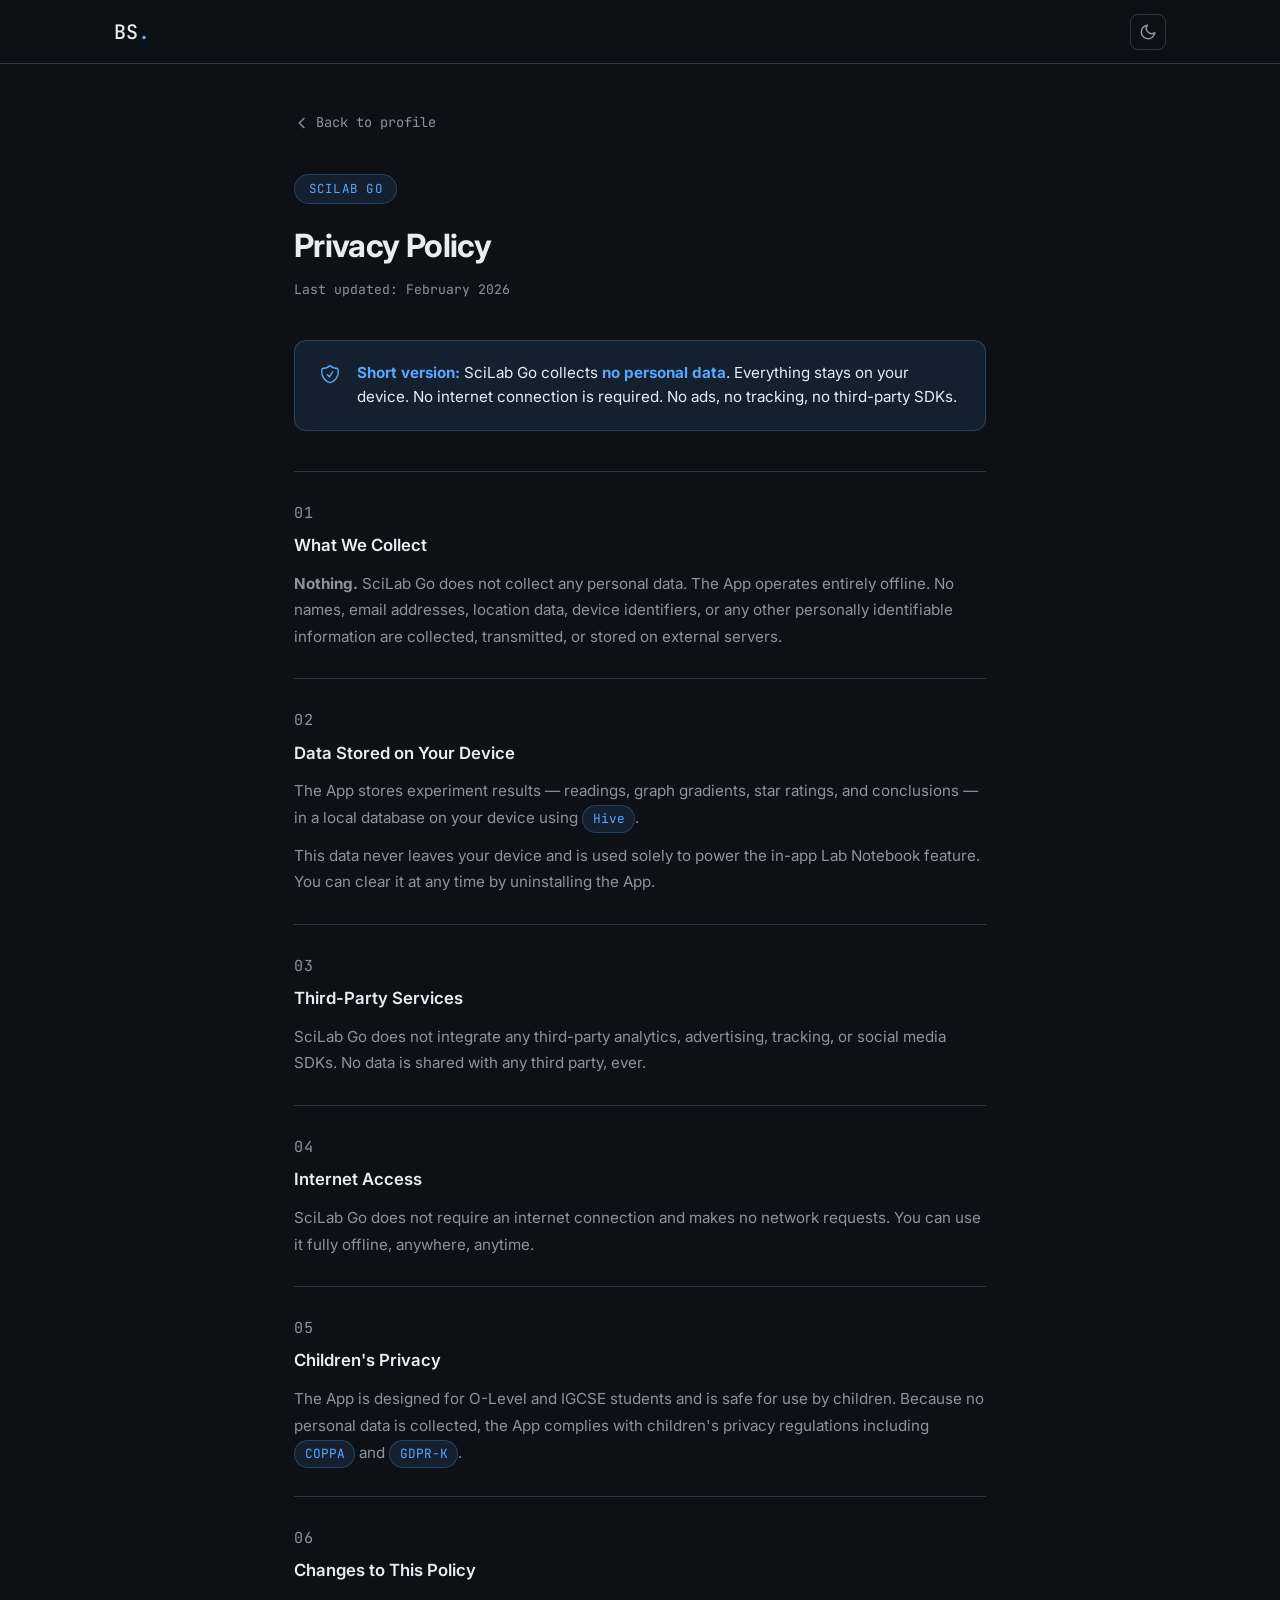
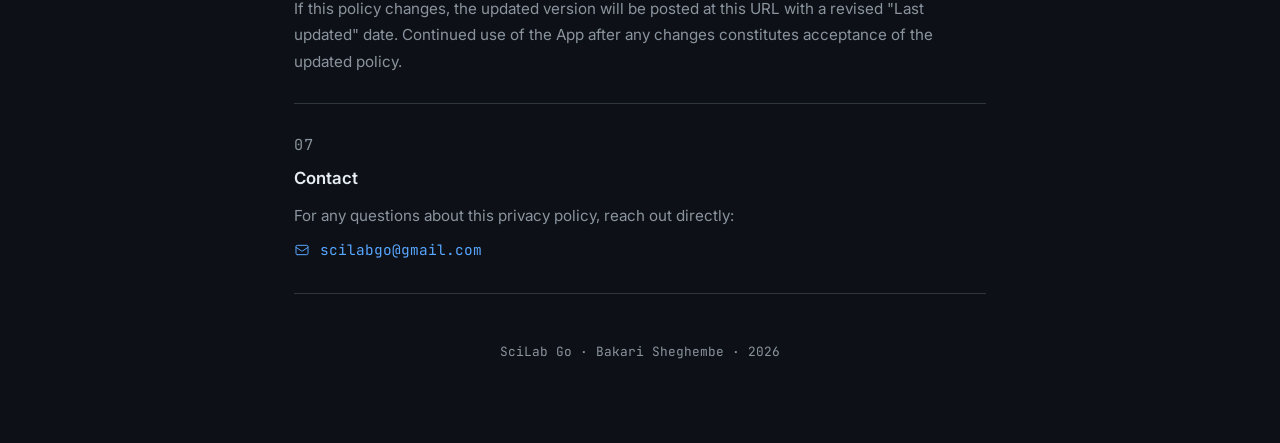
==== privacy_policy.html @ 359c06e2 "Add styled SciLab Go privacy policy page with theme support Co-Authored-By: Claude Sonnet 4.6 <norep" ====
<!DOCTYPE html>
<html lang="en">
<head>
  <meta charset="UTF-8" />
  <meta name="viewport" content="width=device-width, initial-scale=1.0" />
  <title>SciLab Go — Privacy Policy</title>
  <link rel="stylesheet" href="style.css" />
  <link rel="preconnect" href="https://fonts.googleapis.com" />
  <link href="https://fonts.googleapis.com/css2?family=Inter:wght@300;400;500;600;700&family=JetBrains+Mono:wght@400;500&display=swap" rel="stylesheet" />
  <style>
    /* ─── PRIVACY PAGE LAYOUT ───────────────────────────── */
    .pp-wrap {
      max-width: 740px;
      margin: 0 auto;
      padding: calc(var(--nav-h) + 3rem) 1.5rem 5rem;
    }

    /* back link */
    .pp-back {
      display: inline-flex;
      align-items: center;
      gap: 0.4rem;
      font-size: 0.85rem;
      font-family: var(--mono);
      color: var(--muted);
      margin-bottom: 2.5rem;
      transition: color 0.2s;
    }
    .pp-back:hover { color: var(--accent); }
    .pp-back svg { width: 16px; height: 16px; }

    /* header */
    .pp-header { margin-bottom: 2.5rem; }
    .pp-app-label {
      display: inline-block;
      font-family: var(--mono);
      font-size: 0.78rem;
      text-transform: uppercase;
      letter-spacing: 0.1em;
      color: var(--accent);
      background: var(--tag-bg);
      border: 1px solid var(--tag-border);
      border-radius: 20px;
      padding: 0.25rem 0.85rem;
      margin-bottom: 1rem;
    }
    .pp-title {
      font-size: clamp(1.6rem, 4vw, 2rem);
      font-weight: 700;
      letter-spacing: -0.02em;
      margin-bottom: 0.5rem;
    }
    .pp-date {
      font-family: var(--mono);
      font-size: 0.82rem;
      color: var(--muted);
    }

    /* summary banner */
    .pp-summary {
      background: var(--tag-bg);
      border: 1px solid var(--tag-border);
      border-radius: var(--radius-lg);
      padding: 1.25rem 1.5rem;
      margin-bottom: 2.5rem;
      display: flex;
      gap: 1rem;
      align-items: flex-start;
    }
    .pp-summary svg { width: 22px; height: 22px; color: var(--accent); flex-shrink: 0; margin-top: 2px; }
    .pp-summary p { font-size: 0.95rem; color: var(--text); line-height: 1.6; }
    .pp-summary strong { color: var(--accent); }

    /* sections */
    .pp-section {
      border-top: 1px solid var(--border);
      padding: 1.75rem 0;
    }
    .pp-section:last-of-type { border-bottom: 1px solid var(--border); }
    .pp-section-num {
      font-family: var(--mono);
      font-size: 0.75rem;
      color: var(--accent);
      letter-spacing: 0.08em;
      margin-bottom: 0.35rem;
    }
    .pp-section h2 {
      font-size: 1.05rem;
      font-weight: 600;
      margin-bottom: 0.75rem;
    }
    .pp-section p {
      color: var(--muted);
      font-size: 0.95rem;
      line-height: 1.75;
    }
    .pp-section p + p { margin-top: 0.6rem; }

    /* highlight pill inside text */
    .pill {
      display: inline-block;
      background: var(--tag-bg);
      color: var(--accent);
      border: 1px solid var(--tag-border);
      border-radius: 20px;
      font-family: var(--mono);
      font-size: 0.8rem;
      padding: 0.1rem 0.6rem;
    }

    /* contact card */
    .pp-contact {
      display: inline-flex;
      align-items: center;
      gap: 0.6rem;
      margin-top: 0.5rem;
      color: var(--accent);
      font-family: var(--mono);
      font-size: 0.9rem;
      transition: opacity 0.2s;
    }
    .pp-contact:hover { opacity: 0.75; }
    .pp-contact svg { width: 16px; height: 16px; }

    /* footer note */
    .pp-footer-note {
      text-align: center;
      margin-top: 3rem;
      font-size: 0.8rem;
      color: var(--muted);
      font-family: var(--mono);
    }
  </style>
</head>
<body>

  <!-- ─── NAV ─────────────────────────────────────────── -->
  <nav class="nav scrolled" id="nav">
    <div class="nav-inner">
      <a href="index.html" class="nav-logo">BS<span class="accent">.</span></a>
      <ul class="nav-links"></ul>
      <div class="nav-controls">
        <button class="theme-toggle" id="themeToggle" aria-label="Toggle theme">
          <svg class="icon-moon" viewBox="0 0 24 24" fill="none" stroke="currentColor" stroke-width="2"><path stroke-linecap="round" stroke-linejoin="round" d="M21 12.79A9 9 0 1111.21 3 7 7 0 0021 12.79z"/></svg>
          <svg class="icon-sun"  viewBox="0 0 24 24" fill="none" stroke="currentColor" stroke-width="2"><circle cx="12" cy="12" r="5"/><path stroke-linecap="round" d="M12 1v2M12 21v2M4.22 4.22l1.42 1.42M18.36 18.36l1.42 1.42M1 12h2M21 12h2M4.22 19.78l1.42-1.42M18.36 5.64l1.42-1.42"/></svg>
        </button>
      </div>
    </div>
  </nav>

  <!-- ─── CONTENT ──────────────────────────────────────── -->
  <main class="pp-wrap">

    <a href="index.html" class="pp-back">
      <svg viewBox="0 0 24 24" fill="none" stroke="currentColor" stroke-width="2"><path stroke-linecap="round" stroke-linejoin="round" d="M15 19l-7-7 7-7"/></svg>
      Back to profile
    </a>

    <header class="pp-header">
      <span class="pp-app-label">SciLab Go</span>
      <h1 class="pp-title">Privacy Policy</h1>
      <p class="pp-date">Last updated: February 2026</p>
    </header>

    <!-- TL;DR banner -->
    <div class="pp-summary">
      <svg viewBox="0 0 24 24" fill="none" stroke="currentColor" stroke-width="1.5"><path stroke-linecap="round" stroke-linejoin="round" d="M9 12.75L11.25 15 15 9.75m-3-7.036A11.959 11.959 0 013.598 6 11.99 11.99 0 003 9.749c0 5.592 3.824 10.29 9 11.623 5.176-1.332 9-6.03 9-11.622 0-1.31-.21-2.571-.598-3.751h-.152c-3.196 0-6.1-1.248-8.25-3.285z"/></svg>
      <p><strong>Short version:</strong> SciLab Go collects <strong>no personal data</strong>. Everything stays on your device. No internet connection is required. No ads, no tracking, no third-party SDKs.</p>
    </div>

    <!-- Sections -->
    <div class="pp-section">
      <p class="pp-section-num">01</p>
      <h2>What We Collect</h2>
      <p>
        <strong>Nothing.</strong> SciLab Go does not collect any personal data.
        The App operates entirely offline. No names, email addresses, location data,
        device identifiers, or any other personally identifiable information are
        collected, transmitted, or stored on external servers.
      </p>
    </div>

    <div class="pp-section">
      <p class="pp-section-num">02</p>
      <h2>Data Stored on Your Device</h2>
      <p>
        The App stores experiment results — readings, graph gradients, star ratings,
        and conclusions — in a local database on your device using <span class="pill">Hive</span>.
      </p>
      <p>
        This data never leaves your device and is used solely to power the
        in-app Lab Notebook feature. You can clear it at any time by uninstalling the App.
      </p>
    </div>

    <div class="pp-section">
      <p class="pp-section-num">03</p>
      <h2>Third-Party Services</h2>
      <p>
        SciLab Go does not integrate any third-party analytics, advertising, tracking,
        or social media SDKs. No data is shared with any third party, ever.
      </p>
    </div>

    <div class="pp-section">
      <p class="pp-section-num">04</p>
      <h2>Internet Access</h2>
      <p>
        SciLab Go does not require an internet connection and makes no network requests.
        You can use it fully offline, anywhere, anytime.
      </p>
    </div>

    <div class="pp-section">
      <p class="pp-section-num">05</p>
      <h2>Children's Privacy</h2>
      <p>
        The App is designed for O-Level and IGCSE students and is safe for use by children.
        Because no personal data is collected, the App complies with children's privacy
        regulations including <span class="pill">COPPA</span> and <span class="pill">GDPR-K</span>.
      </p>
    </div>

    <div class="pp-section">
      <p class="pp-section-num">06</p>
      <h2>Changes to This Policy</h2>
      <p>
        If this policy changes, the updated version will be posted at this URL with
        a revised "Last updated" date. Continued use of the App after any changes
        constitutes acceptance of the updated policy.
      </p>
    </div>

    <div class="pp-section">
      <p class="pp-section-num">07</p>
      <h2>Contact</h2>
      <p>For any questions about this privacy policy, reach out directly:</p>
      <a href="mailto:scilabgo@gmail.com" class="pp-contact">
        <svg viewBox="0 0 24 24" fill="none" stroke="currentColor" stroke-width="1.5"><path stroke-linecap="round" stroke-linejoin="round" d="M3 8l7.89 5.26a2 2 0 002.22 0L21 8M5 19h14a2 2 0 002-2V7a2 2 0 00-2-2H5a2 2 0 00-2 2v10a2 2 0 002 2z"/></svg>
        scilabgo@gmail.com
      </a>
    </div>

    <p class="pp-footer-note">
      SciLab Go · Bakari Sheghembe · <span id="year"></span>
    </p>

  </main>

  <script>
    // Theme toggle
    const themeToggle = document.getElementById('themeToggle');
    const root = document.documentElement;
    const saved = localStorage.getItem('theme') || 'dark';
    root.setAttribute('data-theme', saved);
    themeToggle.addEventListener('click', () => {
      const next = root.getAttribute('data-theme') === 'dark' ? 'light' : 'dark';
      root.setAttribute('data-theme', next);
      localStorage.setItem('theme', next);
    });

    // Year
    document.getElementById('year').textContent = new Date().getFullYear();
  </script>

</body>
</html>
---- style.css ----
/* ─── TOKENS ─────────────────────────────────────────────── */
:root {
  --bg:             #0d1117;
  --bg-alt:         #161b22;
  --border:         #30363d;
  --accent:         #58a6ff;
  --accent-dim:     #1f6feb;
  --text:           #e6edf3;
  --muted:          #8b949e;
  --card-bg:        #161b22;
  --card-hover:     #1c2128;
  --nav-scrolled-bg:rgba(13,17,23,.85);
  --tag-bg:         rgba(88,166,255,.1);
  --tag-border:     rgba(88,166,255,.25);
  --tag-bg-hover:   rgba(88,166,255,.2);

  --radius: 8px;
  --radius-lg: 12px;
  --font: 'Inter', system-ui, sans-serif;
  --mono: 'JetBrains Mono', 'Fira Code', monospace;

  --nav-h: 64px;
  --section-gap: 6rem;
  --container-w: 1100px;
  --narrow-w: 720px;
}

/* ─── LIGHT THEME ────────────────────────────────────────── */
[data-theme="light"] {
  --bg:             #ffffff;
  --bg-alt:         #f6f8fa;
  --border:         #d0d7de;
  --accent:         #0969da;
  --accent-dim:     #0550ae;
  --text:           #1f2328;
  --muted:          #57606a;
  --card-bg:        #ffffff;
  --card-hover:     #f6f8fa;
  --nav-scrolled-bg:rgba(255,255,255,.90);
  --tag-bg:         rgba(9,105,218,.08);
  --tag-border:     rgba(9,105,218,.25);
  --tag-bg-hover:   rgba(9,105,218,.15);
}

/* ─── THEME TRANSITION ───────────────────────────────────── */
body, .nav, .project-card, .timeline-card, .contact-card, .tag {
  transition: background-color 0.25s ease, border-color 0.25s ease, color 0.25s ease;
}

/* ─── RESET ──────────────────────────────────────────────── */
*, *::before, *::after { box-sizing: border-box; margin: 0; padding: 0; }
html { scroll-behavior: smooth; }
body {
  font-family: var(--font);
  background: var(--bg);
  color: var(--text);
  line-height: 1.6;
  -webkit-font-smoothing: antialiased;
}
a { color: inherit; text-decoration: none; }
img { display: block; max-width: 100%; }
ul { list-style: none; }

/* ─── SCROLLBAR ──────────────────────────────────────────── */
::-webkit-scrollbar { width: 6px; }
::-webkit-scrollbar-track { background: var(--bg); }
::-webkit-scrollbar-thumb { background: var(--border); border-radius: 3px; }

/* ─── NAV ────────────────────────────────────────────────── */
.nav {
  position: fixed;
  top: 0; left: 0; right: 0;
  z-index: 100;
  height: var(--nav-h);
  border-bottom: 1px solid transparent;
  transition: background 0.3s, border-color 0.3s, backdrop-filter 0.3s;
}
.nav.scrolled {
  background: var(--nav-scrolled-bg);
  backdrop-filter: blur(12px);
  border-color: var(--border);
}
.nav-inner {
  max-width: var(--container-w);
  margin: 0 auto;
  padding: 0 1.5rem;
  height: 100%;
  display: flex;
  align-items: center;
  justify-content: space-between;
}
.nav-logo {
  font-family: var(--mono);
  font-size: 1.25rem;
  font-weight: 500;
  color: var(--text);
}
.nav-links {
  display: flex;
  gap: 2rem;
}
.nav-links a {
  font-size: 0.9rem;
  color: var(--muted);
  transition: color 0.2s;
}
.nav-links a:hover { color: var(--accent); }

.nav-controls {
  display: flex;
  align-items: center;
  gap: 0.5rem;
}
.nav-toggle {
  display: none;
  flex-direction: column;
  gap: 5px;
  background: none;
  border: none;
  cursor: pointer;
  padding: 4px;
}
.nav-toggle span {
  display: block;
  width: 22px;
  height: 2px;
  background: var(--text);
  border-radius: 2px;
  transition: transform 0.3s, opacity 0.3s;
}
.theme-toggle {
  display: flex;
  align-items: center;
  justify-content: center;
  width: 36px;
  height: 36px;
  border-radius: var(--radius);
  border: 1px solid var(--border);
  background: none;
  color: var(--muted);
  cursor: pointer;
  transition: color 0.2s, border-color 0.2s, background 0.2s;
  flex-shrink: 0;
}
.theme-toggle:hover { color: var(--accent); border-color: var(--accent); }
.theme-toggle svg { width: 18px; height: 18px; }
.theme-toggle .icon-sun  { display: none; }
.theme-toggle .icon-moon { display: block; }
[data-theme="light"] .theme-toggle .icon-sun  { display: block; }
[data-theme="light"] .theme-toggle .icon-moon { display: none; }

/* ─── HERO ───────────────────────────────────────────────── */
.hero {
  min-height: 100vh;
  display: flex;
  flex-direction: column;
  justify-content: center;
  padding: calc(var(--nav-h) + 3rem) 1.5rem 4rem;
  max-width: var(--container-w);
  margin: 0 auto;
  position: relative;
}
.hero-inner {
  display: flex;
  align-items: center;
  gap: 4rem;
}
.hero-avatar {
  flex-shrink: 0;
  position: relative;
}
.hero-avatar img,
.avatar-fallback {
  width: 160px;
  height: 160px;
  border-radius: 50%;
  border: 3px solid var(--border);
  flex-shrink: 0;
}
.hero-avatar img {
  object-fit: cover;
  display: block;
}
.avatar-fallback {
  display: none;
  align-items: center;
  justify-content: center;
  background: var(--bg-alt);
  font-family: var(--mono);
  font-size: 2rem;
  font-weight: 500;
  color: var(--accent);
}

.hero-greeting {
  font-size: 1rem;
  color: var(--accent);
  font-family: var(--mono);
  margin-bottom: 0.5rem;
}
.hero-name {
  font-size: clamp(2.5rem, 6vw, 4rem);
  font-weight: 700;
  line-height: 1.1;
  letter-spacing: -0.02em;
  margin-bottom: 0.75rem;
}
.hero-title {
  font-family: var(--mono);
  font-size: 1.1rem;
  color: var(--muted);
  min-height: 1.6em;
  margin-bottom: 1.25rem;
}
.type-cursor::after {
  content: '|';
  color: var(--accent);
  animation: blink 1s step-end infinite;
}
@keyframes blink { 0%,100% { opacity: 1 } 50% { opacity: 0 } }

.hero-bio {
  font-size: 1.05rem;
  color: var(--muted);
  max-width: 520px;
  margin-bottom: 2rem;
}
.hero-cta {
  display: flex;
  gap: 1rem;
  flex-wrap: wrap;
}

/* ─── BUTTONS ────────────────────────────────────────────── */
.btn {
  display: inline-flex;
  align-items: center;
  gap: 0.5rem;
  padding: 0.65rem 1.5rem;
  border-radius: var(--radius);
  font-size: 0.9rem;
  font-weight: 500;
  transition: all 0.2s;
  cursor: pointer;
}
.btn-primary {
  background: var(--accent);
  color: #0d1117;
}
.btn-primary:hover { background: #79c0ff; transform: translateY(-1px); }
.btn-outline {
  border: 1px solid var(--border);
  color: var(--text);
}
.btn-outline:hover { border-color: var(--accent); color: var(--accent); transform: translateY(-1px); }

/* ─── SCROLL HINT ────────────────────────────────────────── */
.hero-scroll-hint {
  position: absolute;
  bottom: 2rem;
  left: 50%;
  transform: translateX(-50%);
  display: flex;
  flex-direction: column;
  align-items: center;
  gap: 0.5rem;
  color: var(--muted);
  font-size: 0.7rem;
  font-family: var(--mono);
  letter-spacing: 0.1em;
  text-transform: uppercase;
  animation: fadeInUp 1.5s ease 1s both;
}
.scroll-line {
  width: 1px;
  height: 40px;
  background: linear-gradient(to bottom, var(--muted), transparent);
  animation: scrollDrop 1.5s ease-in-out infinite;
}
@keyframes scrollDrop {
  0% { transform: scaleY(0); transform-origin: top; }
  50% { transform: scaleY(1); transform-origin: top; }
  51% { transform: scaleY(1); transform-origin: bottom; }
  100% { transform: scaleY(0); transform-origin: bottom; }
}

/* ─── ACCENT ─────────────────────────────────────────────── */
.accent { color: var(--accent); }

/* ─── SECTIONS ───────────────────────────────────────────── */
.section { padding: var(--section-gap) 1.5rem; }
.section-alt { background: var(--bg-alt); }
.container { max-width: var(--container-w); margin: 0 auto; }
.container-narrow { max-width: var(--narrow-w); margin: 0 auto; text-align: center; }

.section-title {
  font-size: clamp(1.6rem, 4vw, 2.2rem);
  font-weight: 700;
  letter-spacing: -0.02em;
  margin-bottom: 0.5rem;
}
.section-sub {
  color: var(--muted);
  margin-bottom: 3rem;
}

/* ─── TAGS ───────────────────────────────────────────────── */
.skill-tags { display: flex; flex-wrap: wrap; gap: 0.5rem; }
.tag {
  background: var(--tag-bg);
  color: var(--accent);
  border: 1px solid var(--tag-border);
  border-radius: 20px;
  padding: 0.3rem 0.9rem;
  font-family: var(--mono);
  font-size: 0.85rem;
  transition: background 0.2s, border-color 0.2s;
}
.tag:hover { background: var(--tag-bg-hover); }
.tag-sm { padding: 0.2rem 0.65rem; font-size: 0.78rem; }

/* ─── SKILLS ─────────────────────────────────────────────── */
.skills-core {
  gap: 0.75rem;
}
.skills-core .tag {
  font-size: 0.9rem;
  padding: 0.45rem 1.1rem;
}

/* ─── PROJECTS ───────────────────────────────────────────── */
.projects-grid {
  display: grid;
  grid-template-columns: repeat(auto-fit, minmax(300px, 1fr));
  gap: 1.5rem;
}
.project-card {
  background: var(--card-bg);
  border: 1px solid var(--border);
  border-radius: var(--radius-lg);
  padding: 1.75rem;
  display: flex;
  flex-direction: column;
  transition: transform 0.2s, border-color 0.2s, box-shadow 0.2s;
}
.project-card:hover {
  transform: translateY(-4px);
  border-color: var(--accent-dim);
  box-shadow: 0 8px 30px rgba(88,166,255,.08);
}
.project-card-header {
  display: flex;
  justify-content: space-between;
  align-items: flex-start;
  margin-bottom: 1rem;
}
.project-icon {
  width: 36px;
  height: 36px;
  color: var(--accent);
}
.project-links {
  display: flex;
  gap: 0.75rem;
}
.icon-link {
  color: var(--muted);
  transition: color 0.2s;
}
.icon-link svg { width: 20px; height: 20px; }
.icon-link:hover { color: var(--accent); }

.project-title {
  font-size: 1.1rem;
  font-weight: 600;
  margin-bottom: 0.5rem;
}
.project-desc {
  color: var(--muted);
  font-size: 0.9rem;
  line-height: 1.65;
  flex: 1;
  margin-bottom: 1.25rem;
}
.project-tags { margin-top: auto; }

/* ─── TIMELINE ───────────────────────────────────────────── */
.timeline {
  position: relative;
  padding-left: 2rem;
}
.timeline::before {
  content: '';
  position: absolute;
  left: 0; top: 8px; bottom: 8px;
  width: 2px;
  background: linear-gradient(to bottom, var(--accent-dim), transparent);
}
.timeline-item {
  position: relative;
  padding-bottom: 2.5rem;
}
.timeline-item:last-child { padding-bottom: 0; }
.timeline-dot {
  position: absolute;
  left: -2.45rem;
  top: 8px;
  width: 12px;
  height: 12px;
  border-radius: 50%;
  background: var(--accent);
  border: 2px solid var(--bg);
  box-shadow: 0 0 0 3px rgba(88,166,255,.2);
}
.timeline-card {
  background: var(--card-bg);
  border: 1px solid var(--border);
  border-radius: var(--radius-lg);
  padding: 1.5rem;
  transition: border-color 0.2s;
}
.timeline-card:hover { border-color: var(--accent-dim); }
.timeline-meta {
  display: flex;
  justify-content: space-between;
  align-items: center;
  flex-wrap: wrap;
  gap: 0.25rem;
  margin-bottom: 0.5rem;
}
.timeline-date, .timeline-location {
  font-family: var(--mono);
  font-size: 0.78rem;
  color: var(--accent);
}
.timeline-location { color: var(--muted); }
.timeline-role {
  font-size: 1.05rem;
  font-weight: 600;
  margin-bottom: 0.2rem;
}
.timeline-company {
  color: var(--muted);
  font-size: 0.9rem;
  margin-bottom: 0.75rem;
}
.timeline-bullets {
  list-style: none;
  display: flex;
  flex-direction: column;
  gap: 0.4rem;
}
.timeline-bullets li {
  font-size: 0.9rem;
  color: var(--muted);
  padding-left: 1.1rem;
  position: relative;
}
.timeline-bullets li::before {
  content: '▸';
  position: absolute;
  left: 0;
  color: var(--accent);
}

/* ─── CONTACT ────────────────────────────────────────────── */
.contact-links {
  display: grid;
  grid-template-columns: repeat(auto-fit, minmax(240px, 1fr));
  gap: 1rem;
  margin-top: 2.5rem;
}
.contact-card {
  display: flex;
  align-items: center;
  gap: 0.85rem;
  padding: 1rem 1.25rem;
  background: var(--bg);
  border: 1px solid var(--border);
  border-radius: var(--radius-lg);
  color: var(--muted);
  font-size: 0.9rem;
  transition: all 0.2s;
}
.contact-card svg { width: 22px; height: 22px; flex-shrink: 0; color: var(--accent); }
.contact-card:hover {
  border-color: var(--accent);
  color: var(--text);
  transform: translateY(-2px);
}

/* ─── FOOTER ─────────────────────────────────────────────── */
.footer {
  text-align: center;
  padding: 2rem 1.5rem;
  border-top: 1px solid var(--border);
  color: var(--muted);
  font-size: 0.85rem;
}

/* ─── ANIMATIONS ─────────────────────────────────────────── */
@keyframes fadeInUp {
  from { opacity: 0; transform: translateY(20px); }
  to   { opacity: 1; transform: translateY(0); }
}
.fade-in { opacity: 0; transform: translateY(24px); transition: opacity 0.6s ease, transform 0.6s ease; }
.fade-in.visible { opacity: 1; transform: translateY(0); }

/* ─── RESPONSIVE ─────────────────────────────────────────── */
@media (max-width: 768px) {
  .nav-links { display: none; }
  .nav-links.open {
    display: flex;
    flex-direction: column;
    position: absolute;
    top: var(--nav-h);
    left: 0; right: 0;
    background: var(--bg-alt);
    border-bottom: 1px solid var(--border);
    padding: 1.5rem;
    gap: 1.25rem;
  }
  .nav-toggle { display: flex; }
  .theme-toggle { width: 32px; height: 32px; }

  .hero-inner { flex-direction: column; text-align: center; gap: 2rem; }
  .hero-bio { margin-inline: auto; }
  .hero-cta { justify-content: center; }
  .hero-scroll-hint { display: none; }

  .timeline { padding-left: 1.25rem; }
  .timeline-dot { left: -1.7rem; }

  .contact-links { grid-template-columns: 1fr; }
}
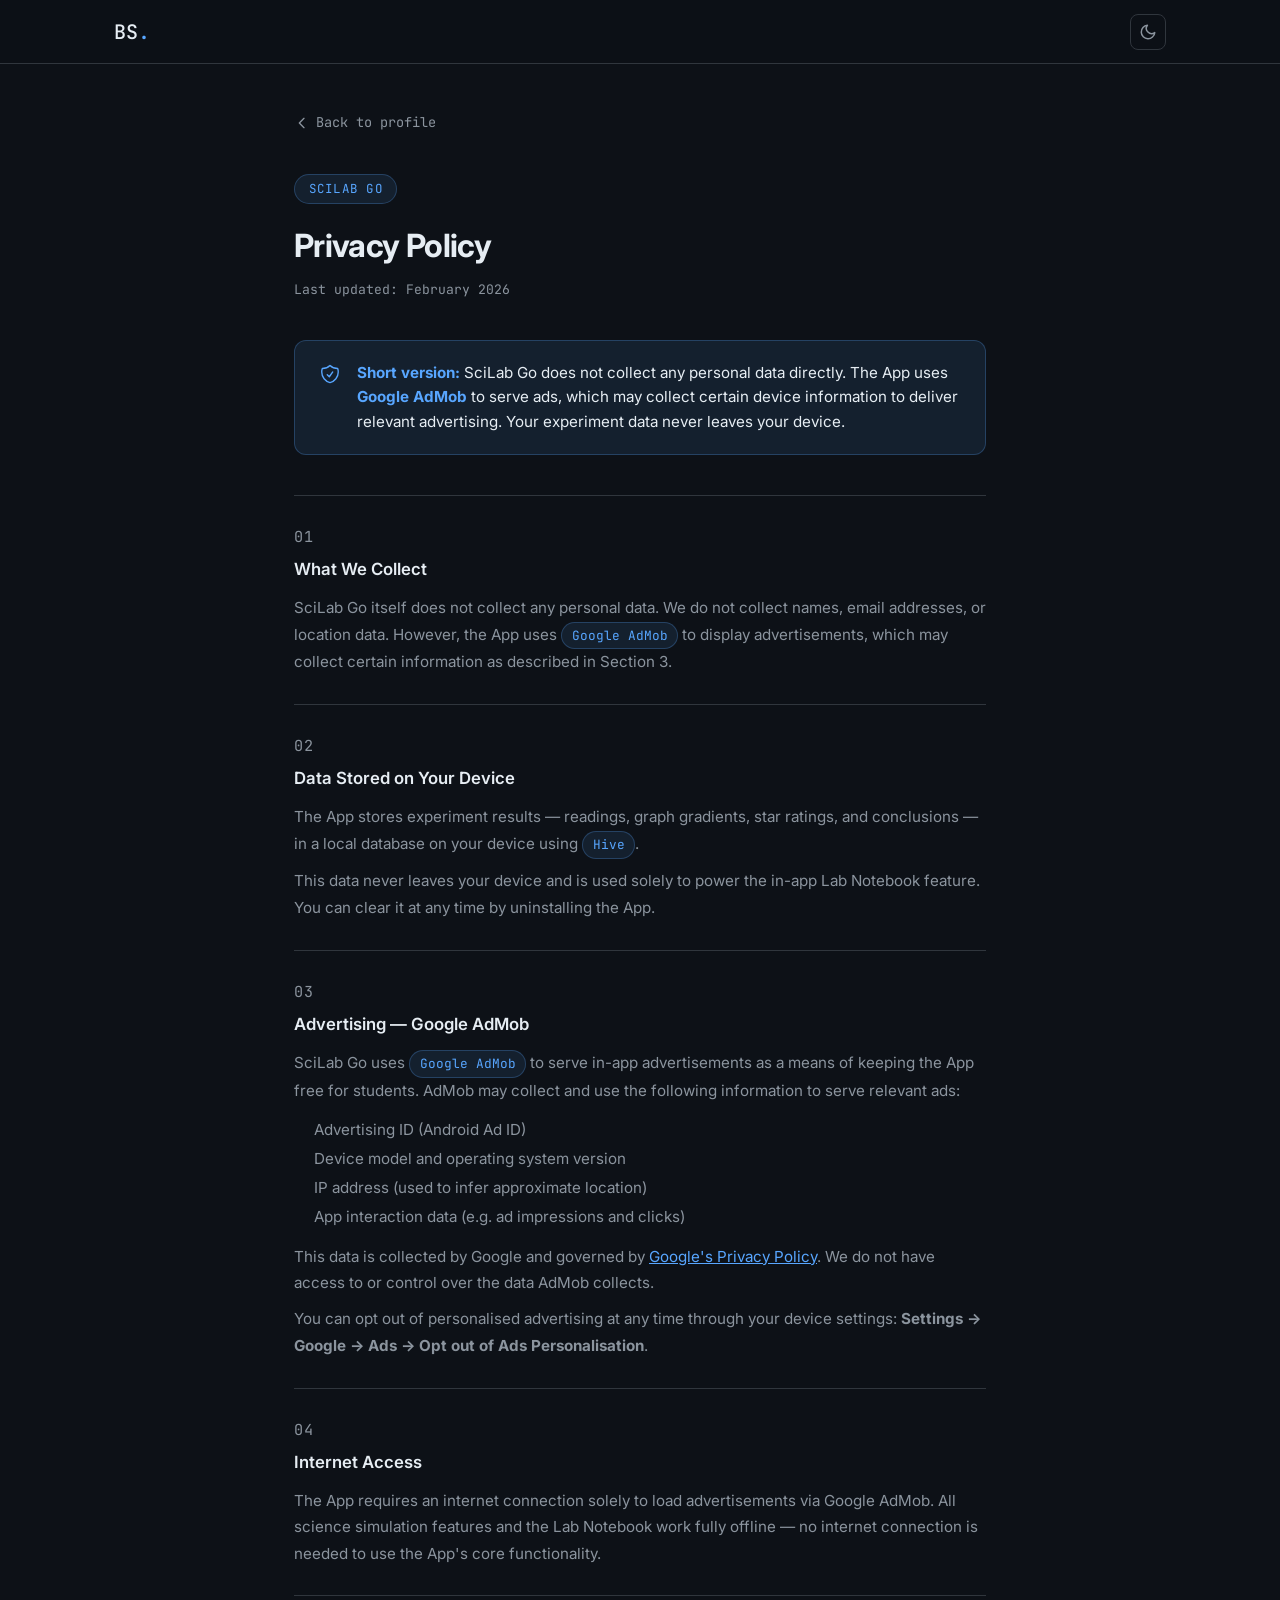
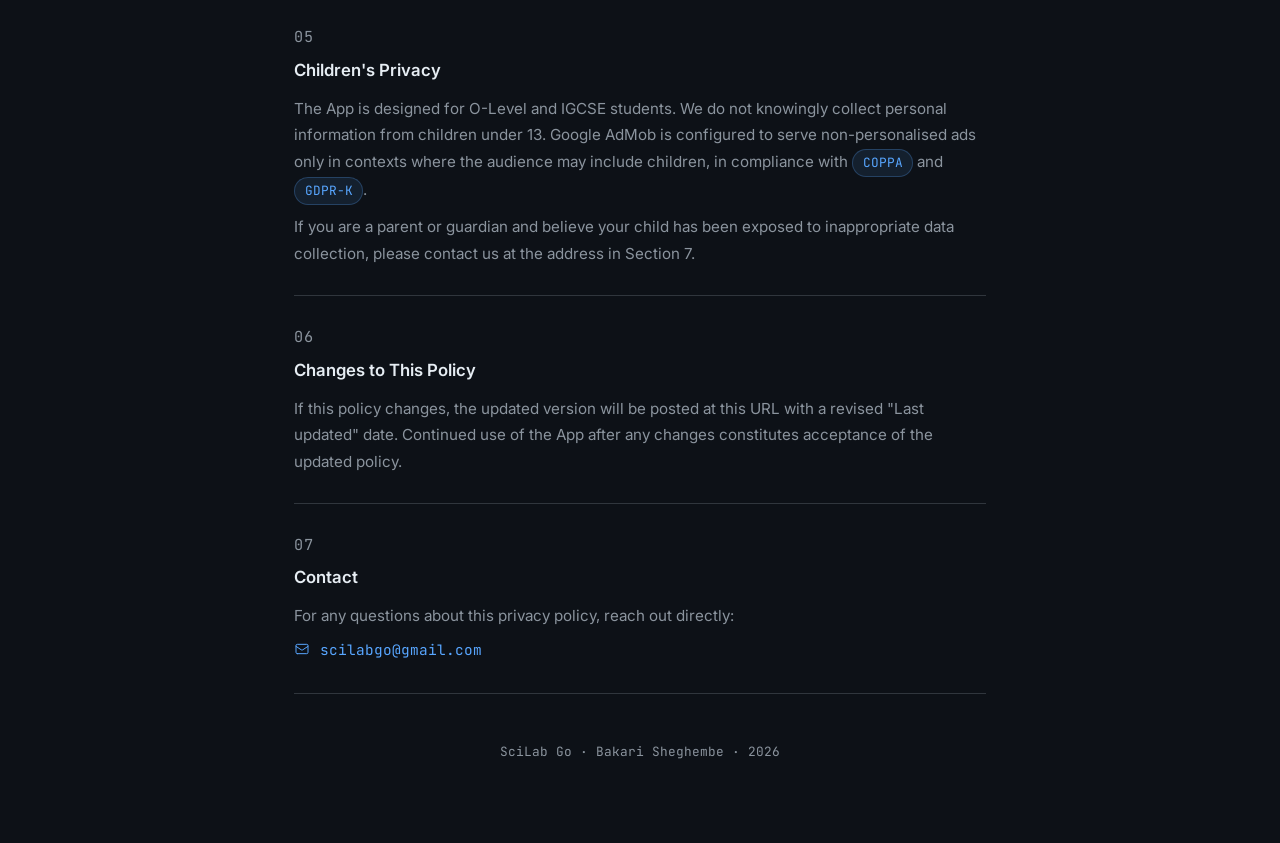
==== commit d610ac84: "policy updates" ====
--- a/privacy_policy.html
+++ b/privacy_policy.html
@@ -165,7 +165,7 @@
     <!-- TL;DR banner -->
     <div class="pp-summary">
       <svg viewBox="0 0 24 24" fill="none" stroke="currentColor" stroke-width="1.5"><path stroke-linecap="round" stroke-linejoin="round" d="M9 12.75L11.25 15 15 9.75m-3-7.036A11.959 11.959 0 013.598 6 11.99 11.99 0 003 9.749c0 5.592 3.824 10.29 9 11.623 5.176-1.332 9-6.03 9-11.622 0-1.31-.21-2.571-.598-3.751h-.152c-3.196 0-6.1-1.248-8.25-3.285z"/></svg>
-      <p><strong>Short version:</strong> SciLab Go collects <strong>no personal data</strong>. Everything stays on your device. No internet connection is required. No ads, no tracking, no third-party SDKs.</p>
+      <p><strong>Short version:</strong> SciLab Go does not collect any personal data directly. The App uses <strong>Google AdMob</strong> to serve ads, which may collect certain device information to deliver relevant advertising. Your experiment data never leaves your device.</p>
     </div>
 
     <!-- Sections -->
@@ -173,10 +173,10 @@
       <p class="pp-section-num">01</p>
       <h2>What We Collect</h2>
       <p>
-        <strong>Nothing.</strong> SciLab Go does not collect any personal data.
-        The App operates entirely offline. No names, email addresses, location data,
-        device identifiers, or any other personally identifiable information are
-        collected, transmitted, or stored on external servers.
+        SciLab Go itself does not collect any personal data. We do not collect names,
+        email addresses, or location data. However, the App uses
+        <span class="pill">Google AdMob</span> to display advertisements, which may
+        collect certain information as described in Section 3.
       </p>
     </div>
 
@@ -195,10 +195,27 @@
 
     <div class="pp-section">
       <p class="pp-section-num">03</p>
-      <h2>Third-Party Services</h2>
-      <p>
-        SciLab Go does not integrate any third-party analytics, advertising, tracking,
-        or social media SDKs. No data is shared with any third party, ever.
+      <h2>Advertising — Google AdMob</h2>
+      <p>
+        SciLab Go uses <span class="pill">Google AdMob</span> to serve in-app advertisements
+        as a means of keeping the App free for students. AdMob may collect and use the
+        following information to serve relevant ads:
+      </p>
+      <ul style="margin: 0.75rem 0 0.75rem 1.25rem; color: var(--muted); font-size: 0.95rem; line-height: 1.9;">
+        <li>Advertising ID (Android Ad ID)</li>
+        <li>Device model and operating system version</li>
+        <li>IP address (used to infer approximate location)</li>
+        <li>App interaction data (e.g. ad impressions and clicks)</li>
+      </ul>
+      <p>
+        This data is collected by Google and governed by
+        <a href="https://policies.google.com/privacy" target="_blank" rel="noopener"
+           style="color: var(--accent); text-decoration: underline;">Google's Privacy Policy</a>.
+        We do not have access to or control over the data AdMob collects.
+      </p>
+      <p>
+        You can opt out of personalised advertising at any time through your device settings:
+        <strong>Settings → Google → Ads → Opt out of Ads Personalisation</strong>.
       </p>
     </div>
 
@@ -206,8 +223,9 @@
       <p class="pp-section-num">04</p>
       <h2>Internet Access</h2>
       <p>
-        SciLab Go does not require an internet connection and makes no network requests.
-        You can use it fully offline, anywhere, anytime.
+        The App requires an internet connection solely to load advertisements via Google AdMob.
+        All science simulation features and the Lab Notebook work fully offline —
+        no internet connection is needed to use the App's core functionality.
       </p>
     </div>
 
@@ -215,9 +233,14 @@
       <p class="pp-section-num">05</p>
       <h2>Children's Privacy</h2>
       <p>
-        The App is designed for O-Level and IGCSE students and is safe for use by children.
-        Because no personal data is collected, the App complies with children's privacy
-        regulations including <span class="pill">COPPA</span> and <span class="pill">GDPR-K</span>.
+        The App is designed for O-Level and IGCSE students. We do not knowingly collect
+        personal information from children under 13. Google AdMob is configured to serve
+        non-personalised ads only in contexts where the audience may include children,
+        in compliance with <span class="pill">COPPA</span> and <span class="pill">GDPR-K</span>.
+      </p>
+      <p>
+        If you are a parent or guardian and believe your child has been exposed to
+        inappropriate data collection, please contact us at the address in Section 7.
       </p>
     </div>
 
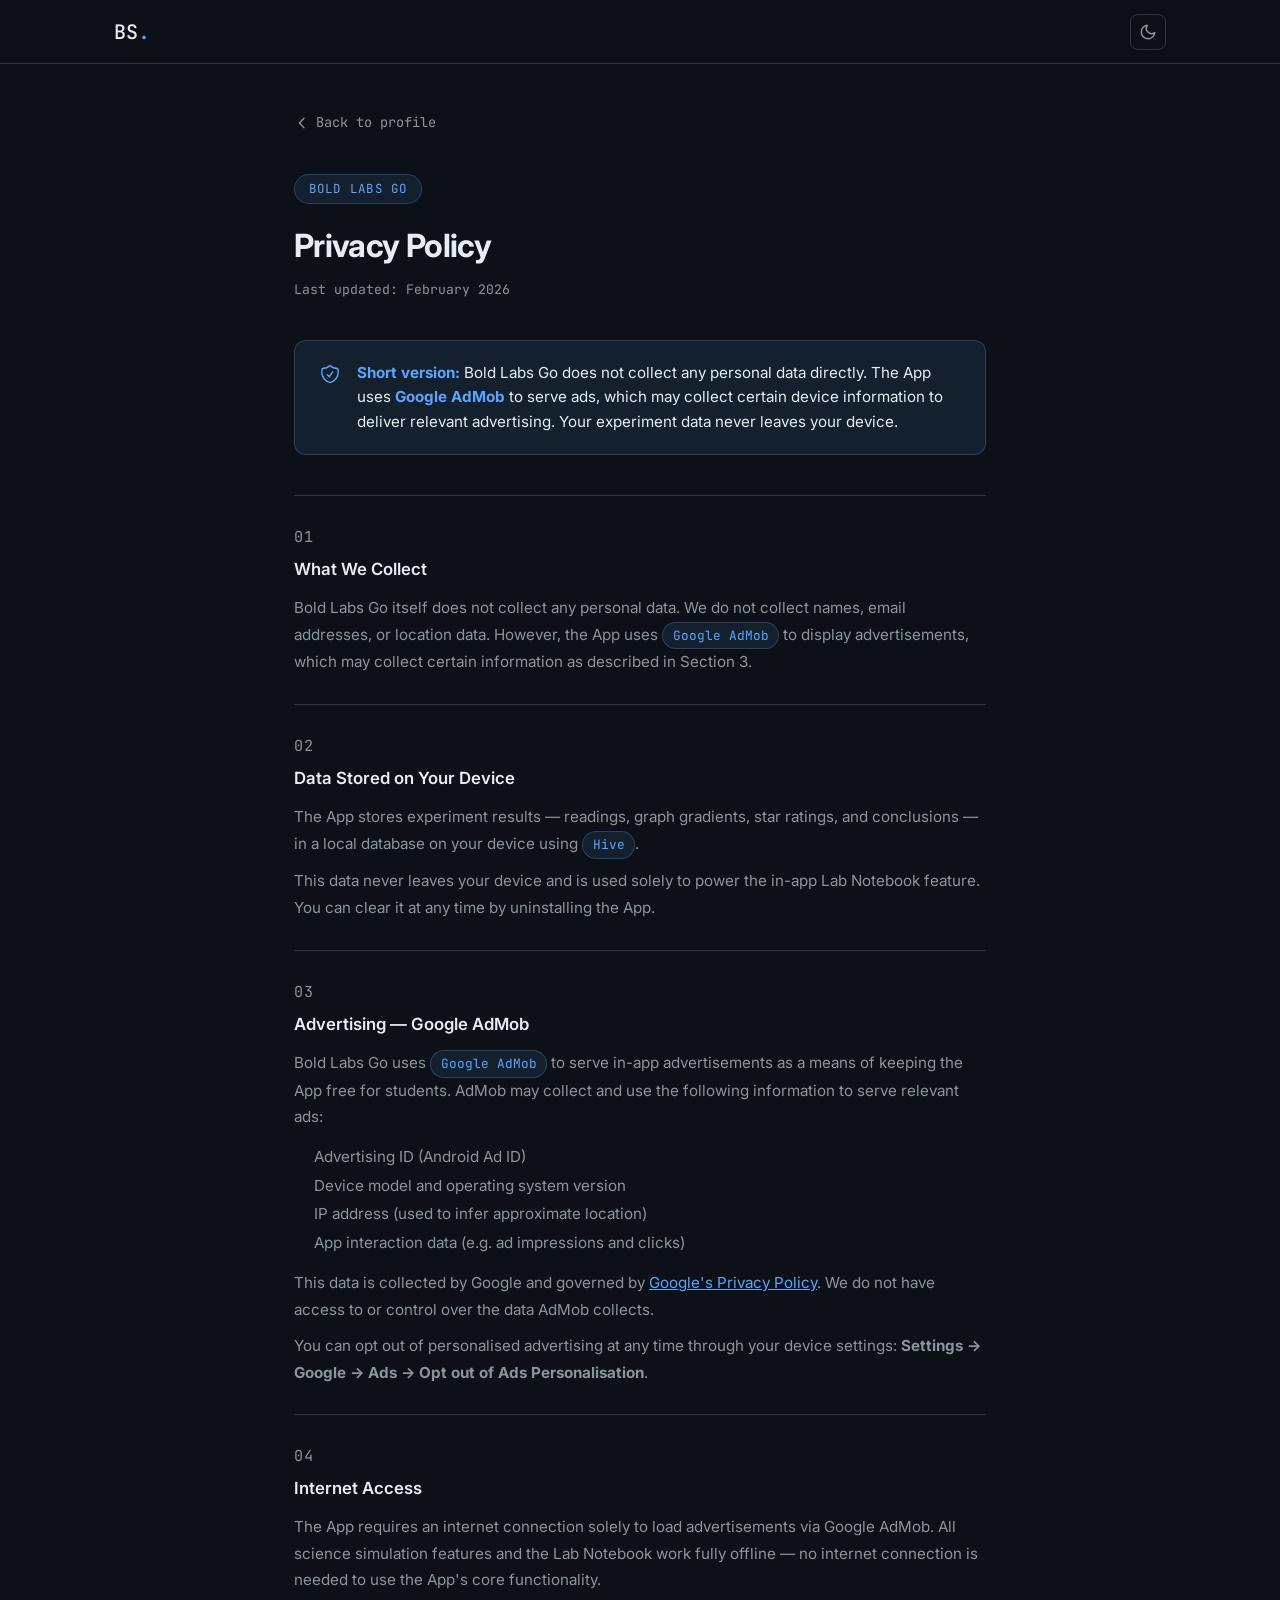
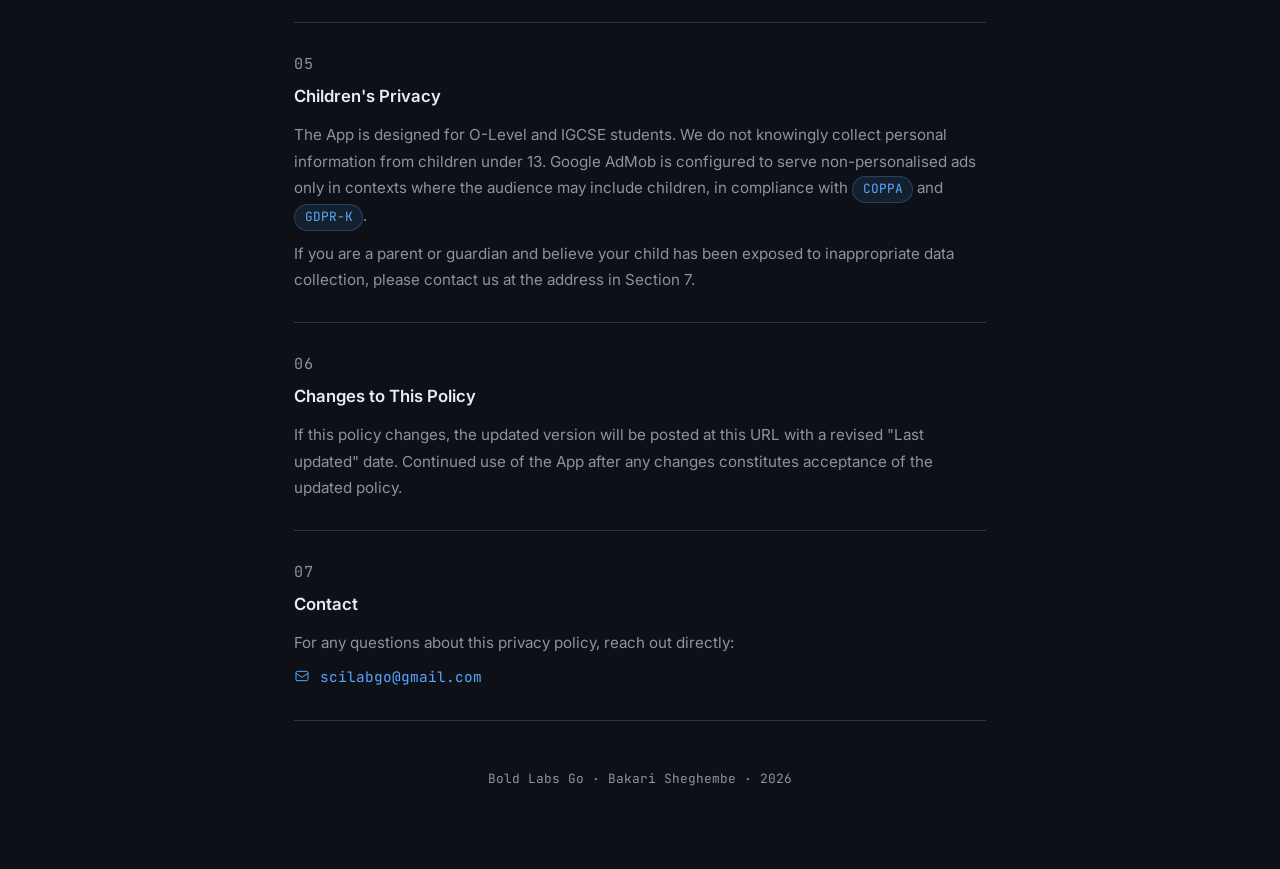
==== commit e36ef095: "Rename SciLab Go to Bold Labs Go across all pages Co-Authored-By: Claude Sonnet 4.6 <noreply@anthrop" ====
--- a/privacy_policy.html
+++ b/privacy_policy.html
@@ -3,7 +3,7 @@
 <head>
   <meta charset="UTF-8" />
   <meta name="viewport" content="width=device-width, initial-scale=1.0" />
-  <title>SciLab Go — Privacy Policy</title>
+  <title>Bold Labs Go — Privacy Policy</title>
   <link rel="stylesheet" href="style.css" />
   <link rel="preconnect" href="https://fonts.googleapis.com" />
   <link href="https://fonts.googleapis.com/css2?family=Inter:wght@300;400;500;600;700&family=JetBrains+Mono:wght@400;500&display=swap" rel="stylesheet" />
@@ -157,7 +157,7 @@
     </a>
 
     <header class="pp-header">
-      <span class="pp-app-label">SciLab Go</span>
+      <span class="pp-app-label">Bold Labs Go</span>
       <h1 class="pp-title">Privacy Policy</h1>
       <p class="pp-date">Last updated: February 2026</p>
     </header>
@@ -165,7 +165,7 @@
     <!-- TL;DR banner -->
     <div class="pp-summary">
       <svg viewBox="0 0 24 24" fill="none" stroke="currentColor" stroke-width="1.5"><path stroke-linecap="round" stroke-linejoin="round" d="M9 12.75L11.25 15 15 9.75m-3-7.036A11.959 11.959 0 013.598 6 11.99 11.99 0 003 9.749c0 5.592 3.824 10.29 9 11.623 5.176-1.332 9-6.03 9-11.622 0-1.31-.21-2.571-.598-3.751h-.152c-3.196 0-6.1-1.248-8.25-3.285z"/></svg>
-      <p><strong>Short version:</strong> SciLab Go does not collect any personal data directly. The App uses <strong>Google AdMob</strong> to serve ads, which may collect certain device information to deliver relevant advertising. Your experiment data never leaves your device.</p>
+      <p><strong>Short version:</strong> Bold Labs Go does not collect any personal data directly. The App uses <strong>Google AdMob</strong> to serve ads, which may collect certain device information to deliver relevant advertising. Your experiment data never leaves your device.</p>
     </div>
 
     <!-- Sections -->
@@ -173,7 +173,7 @@
       <p class="pp-section-num">01</p>
       <h2>What We Collect</h2>
       <p>
-        SciLab Go itself does not collect any personal data. We do not collect names,
+        Bold Labs Go itself does not collect any personal data. We do not collect names,
         email addresses, or location data. However, the App uses
         <span class="pill">Google AdMob</span> to display advertisements, which may
         collect certain information as described in Section 3.
@@ -197,7 +197,7 @@
       <p class="pp-section-num">03</p>
       <h2>Advertising — Google AdMob</h2>
       <p>
-        SciLab Go uses <span class="pill">Google AdMob</span> to serve in-app advertisements
+        Bold Labs Go uses <span class="pill">Google AdMob</span> to serve in-app advertisements
         as a means of keeping the App free for students. AdMob may collect and use the
         following information to serve relevant ads:
       </p>
@@ -265,7 +265,7 @@
     </div>
 
     <p class="pp-footer-note">
-      SciLab Go · Bakari Sheghembe · <span id="year"></span>
+      Bold Labs Go · Bakari Sheghembe · <span id="year"></span>
     </p>
 
   </main>
--- a/style.css
+++ b/style.css
@@ -333,6 +333,37 @@
   display: grid;
   grid-template-columns: repeat(auto-fit, minmax(300px, 1fr));
   gap: 1.5rem;
+}
+.project-card-featured {
+  grid-column: 1 / -1;
+  flex-direction: row;
+  padding: 0;
+  overflow: hidden;
+}
+.project-featured-banner {
+  flex: 0 0 55%;
+  overflow: hidden;
+}
+.project-featured-banner img {
+  width: 100%;
+  height: 100%;
+  object-fit: cover;
+  display: block;
+  transition: transform 0.4s ease;
+}
+.project-card-featured:hover .project-featured-banner img {
+  transform: scale(1.03);
+}
+.project-featured-body {
+  flex: 1;
+  padding: 1.75rem;
+  display: flex;
+  flex-direction: column;
+  justify-content: center;
+}
+@media (max-width: 680px) {
+  .project-card-featured { flex-direction: column; }
+  .project-featured-banner { flex: none; height: 180px; }
 }
 .project-card {
   background: var(--card-bg);
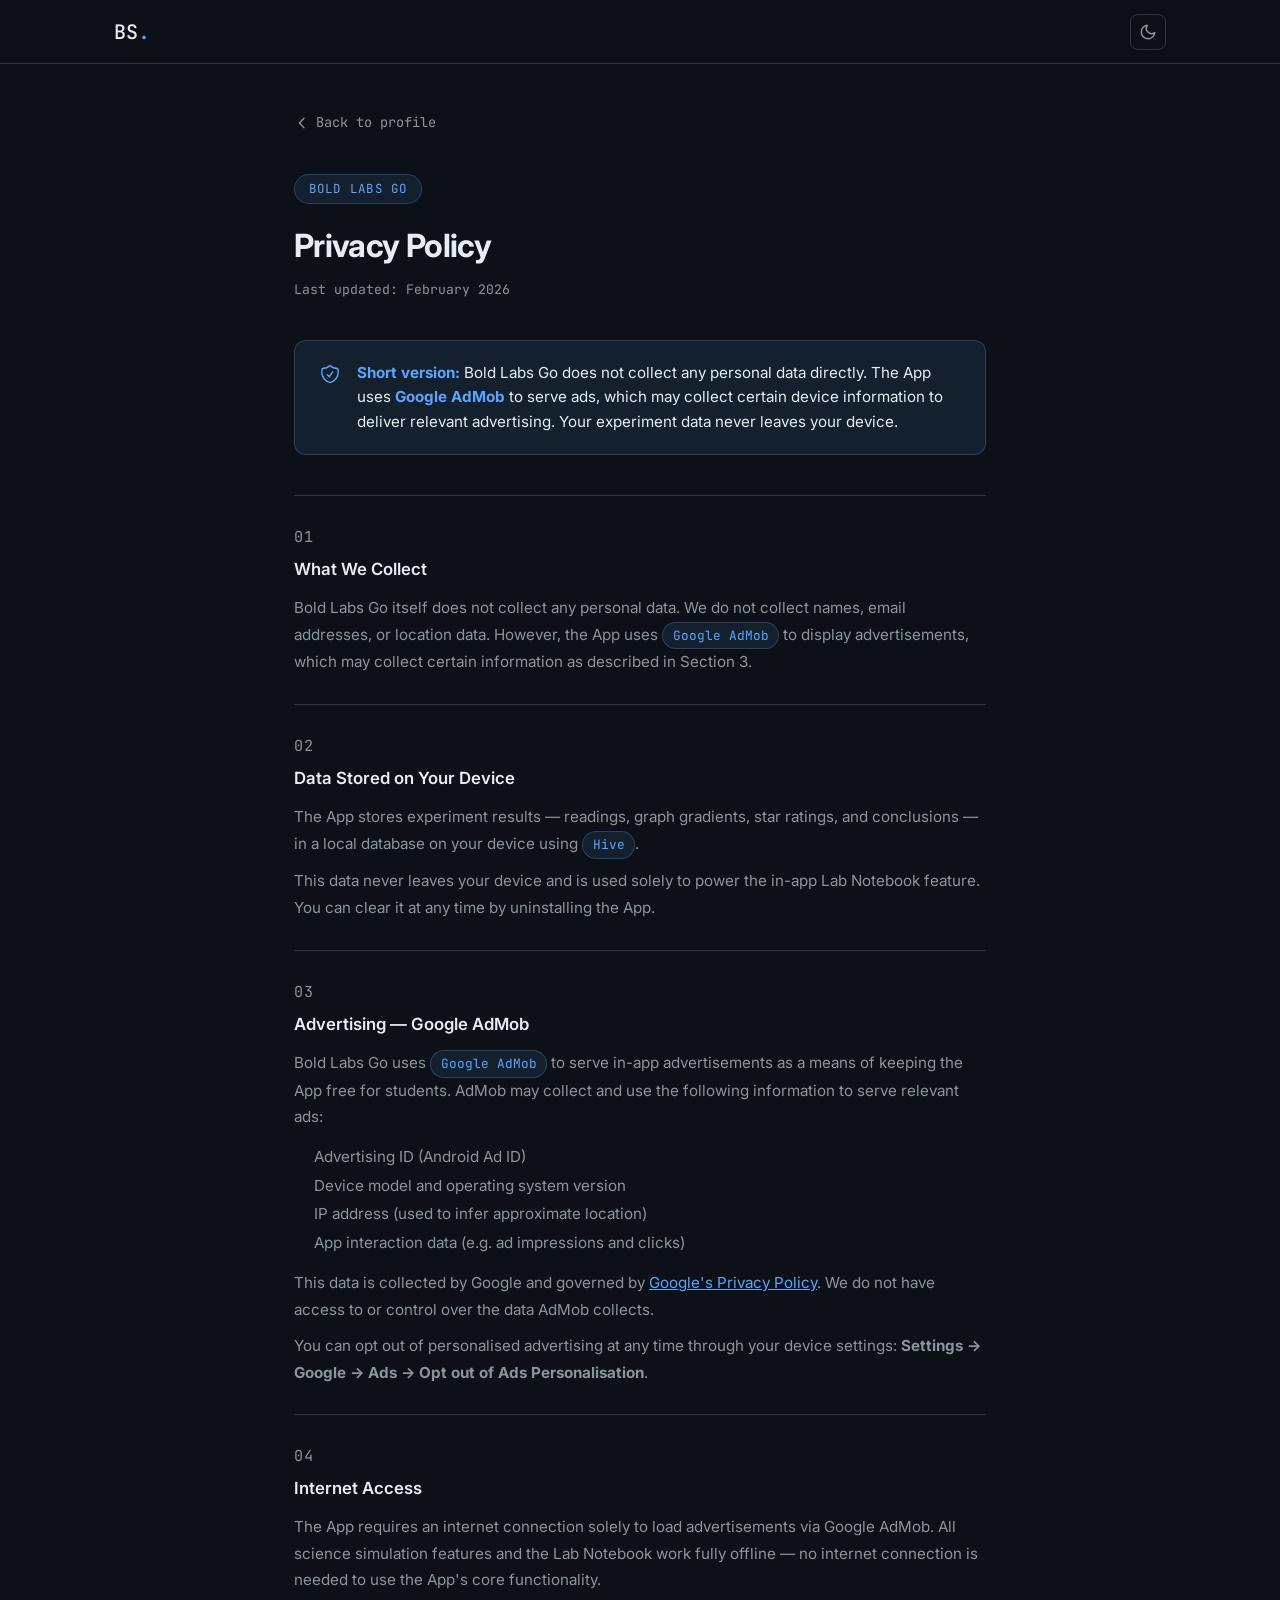
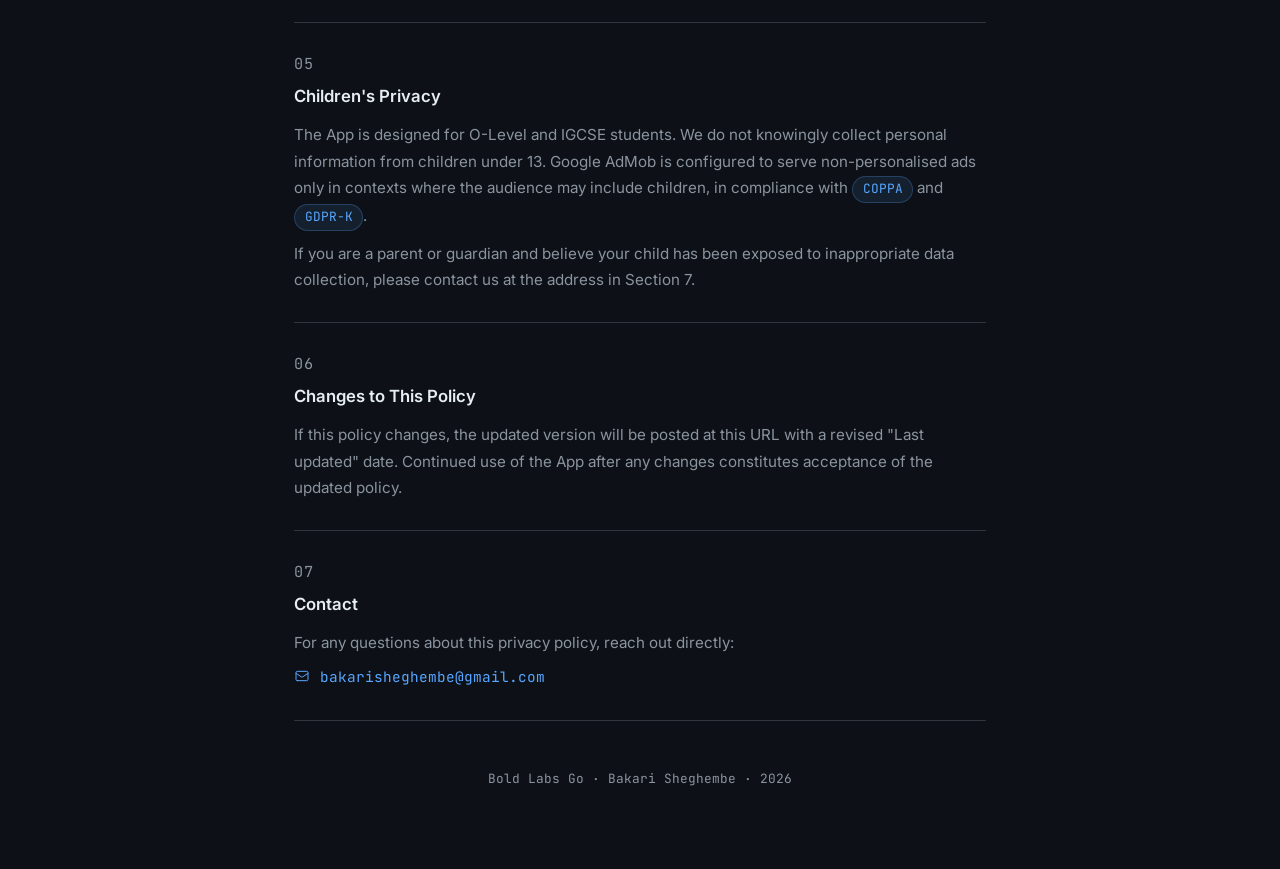
==== commit bcc9a81a: "Bold Labs Info" ====
--- a/privacy_policy.html
+++ b/privacy_policy.html
@@ -258,9 +258,9 @@
       <p class="pp-section-num">07</p>
       <h2>Contact</h2>
       <p>For any questions about this privacy policy, reach out directly:</p>
-      <a href="mailto:scilabgo@gmail.com" class="pp-contact">
+      <a href="mailto:bakarisheghembe@gmail.com" class="pp-contact">
         <svg viewBox="0 0 24 24" fill="none" stroke="currentColor" stroke-width="1.5"><path stroke-linecap="round" stroke-linejoin="round" d="M3 8l7.89 5.26a2 2 0 002.22 0L21 8M5 19h14a2 2 0 002-2V7a2 2 0 00-2-2H5a2 2 0 00-2 2v10a2 2 0 002 2z"/></svg>
-        scilabgo@gmail.com
+        bakarisheghembe@gmail.com
       </a>
     </div>
 
